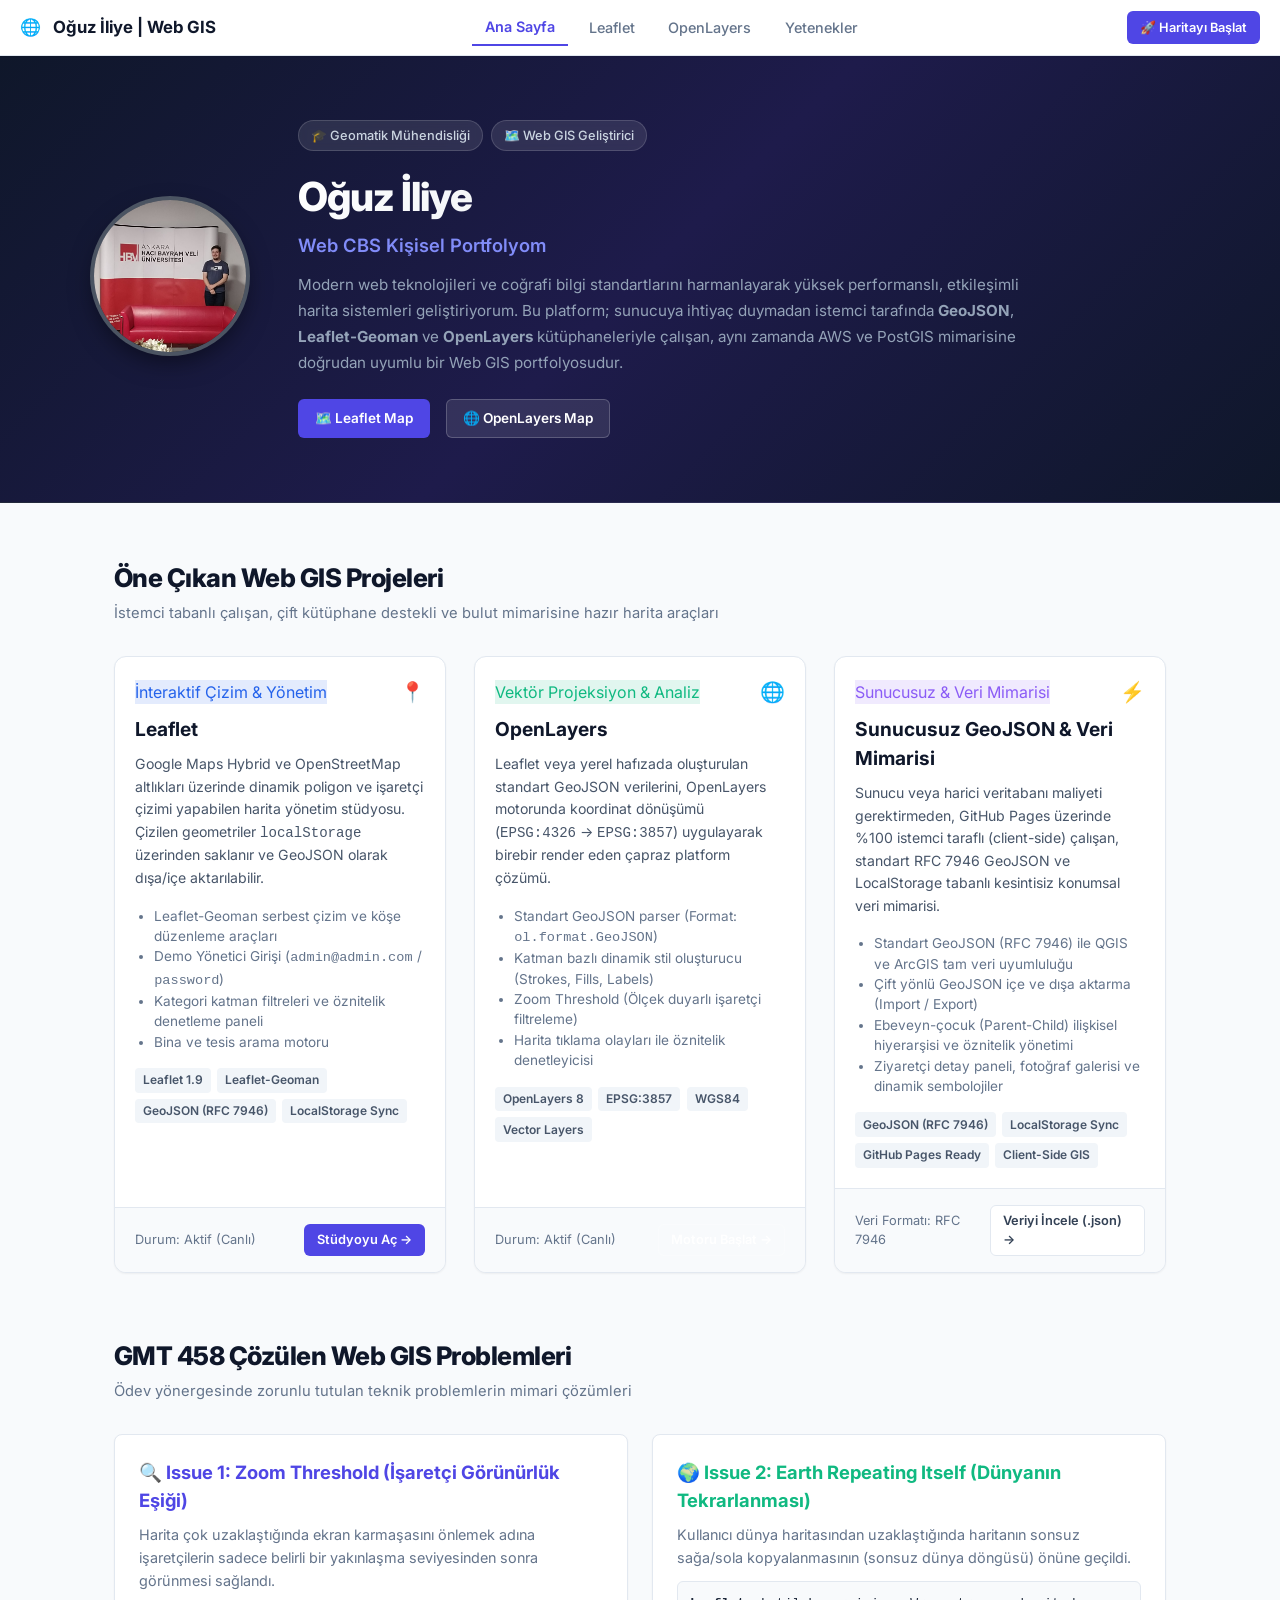
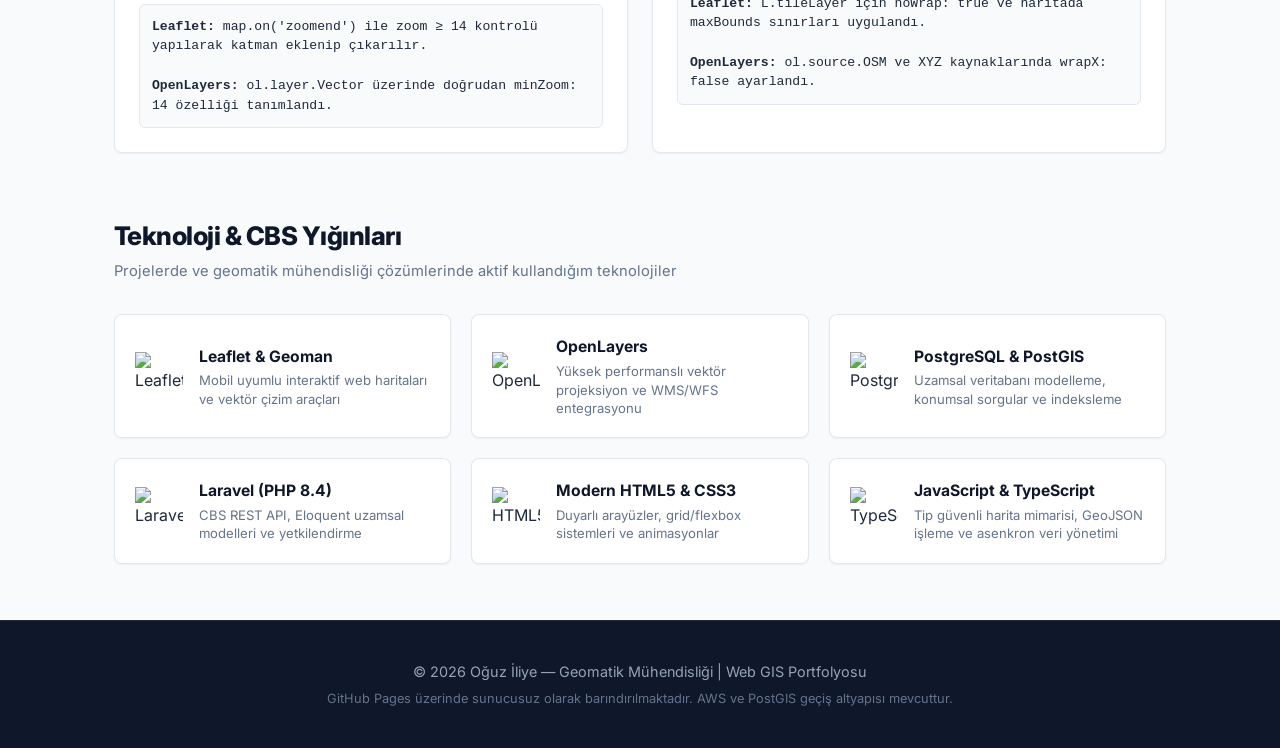
==== Public/index.html @ 650e6e79 "feat: complete WebGIS portfolio with Leaflet and OpenLayers engines" ====
<!DOCTYPE html>
<html lang="tr">
<head>
    <meta charset="UTF-8">
    <meta name="viewport" content="width=device-width, initial-scale=1.0">
    <title>Oğuz İliye | Web GIS & Geomatik Portfolyosu</title>
    <!-- Stylesheets -->
    <link rel="stylesheet" href="style.css">
    <!-- Google Fonts -->
    <link rel="preconnect" href="https://fonts.googleapis.com">
    <link rel="preconnect" href="https://fonts.gstatic.com" crossorigin>
    <link href="https://fonts.googleapis.com/css2?family=Inter:wght@400;500;600;700;800&display=swap" rel="stylesheet">
</head>
<body>
    <!-- Main Top Navigation -->
    <nav class="site-nav">
        <a href="index.html" class="nav-brand">
            <span class="brand-icon">🌐</span>
            <span>Oğuz İliye | Web GIS</span>
        </a>
        <ul>
            <li><a href="index.html" class="nav-link active">Ana Sayfa</a></li>
            <li><a href="leaflet.html" class="nav-link">Leaflet</a></li>
            <li><a href="openlayers.html" class="nav-link">OpenLayers</a></li>
            <li><a href="#technologies" class="nav-link">Yetenekler</a></li>
        </ul>
        <div class="nav-actions">
            <a href="leaflet.html" class="btn btn-primary btn-sm">🚀 Haritayı Başlat</a>
        </div>
    </nav>

    <!-- Hero Section -->
    <header class="hero-wrapper">
        <div class="hero-content">
            <div class="hero-avatar-box">
                <img src="Public/HBV_Foto.jpeg" onerror="this.onerror=null; this.src='HBV_Foto.jpeg';" alt="Oğuz İliye" class="hero-avatar">
            </div>
            <div class="hero-text">
                <div class="hero-tags">
                    <span class="hero-tag">🎓 Geomatik Mühendisliği</span>
                    <span class="hero-tag">🗺️ Web GIS Geliştirici</span>
                    
                </div>
                <h1 class="animated-title">Oğuz İliye</h1>
                <p class="hero-role">Web CBS Kişisel Portfolyom</p>
                <p class="hero-desc">
                    Modern web teknolojileri ve coğrafi bilgi standartlarını harmanlayarak yüksek performanslı, etkileşimli harita sistemleri geliştiriyorum. 
                    Bu platform; sunucuya ihtiyaç duymadan istemci tarafında <strong>GeoJSON</strong>, <strong>Leaflet-Geoman</strong> ve <strong>OpenLayers</strong> kütüphaneleriyle çalışan, aynı zamanda AWS ve PostGIS mimarisine doğrudan uyumlu bir Web GIS portfolyosudur.
                </p>
                <div class="hero-cta">
                    <a href="leaflet.html" class="btn btn-primary">
                        <span>🗺️ Leaflet Map</span>
                    </a>
                    <a href="openlayers.html" class="btn btn-dark">
                        <span>🌐 OpenLayers Map</span>
                    </a>
                </div>
            </div>
        </div>
    </header>

    <!-- Main Content Container -->
    <main class="container">
        <!-- Featured Projects Showcase -->
        <section id="projects">
            <div class="section-title">
                <h2>Öne Çıkan Web GIS Projeleri</h2>
                <p>İstemci tabanlı çalışan, çift kütüphane destekli ve bulut mimarisine hazır harita araçları</p>
            </div>

            <div class="project-grid">
                <!-- Project 1: Leaflet GIS Studio -->
                <article class="project-card">
                    <div class="card-header-badge">
                        <span class="badge-tag" style="background:#2563eb20; color:#2563eb; border-color:#2563eb40;">İnteraktif Çizim & Yönetim</span>
                        <span style="font-size: 1.25rem;">📍</span>
                    </div>
                    <div class="card-body">
                        <h3>Leaflet </h3>
                        <p>
                            Google Maps Hybrid ve OpenStreetMap altlıkları üzerinde dinamik poligon ve işaretçi çizimi yapabilen harita yönetim stüdyosu. Çizilen geometriler <code>localStorage</code> üzerinden saklanır ve GeoJSON olarak dışa/içe aktarılabilir.
                        </p>
                        <ul style="font-size: 0.85rem; color: var(--text-muted); margin-bottom: 1rem; padding-left: 1.2rem;">
                            <li>Leaflet-Geoman serbest çizim ve köşe düzenleme araçları</li>
                            <li>Demo Yönetici Girişi (<code>admin@admin.com</code> / <code>password</code>)</li>
                            <li>Kategori katman filtreleri ve öznitelik denetleme paneli</li>
                            <li>Bina ve tesis arama motoru</li>
                        </ul>
                        <div class="tech-badges">
                            <span class="tech-badge">Leaflet 1.9</span>
                            <span class="tech-badge">Leaflet-Geoman</span>
                            <span class="tech-badge">GeoJSON (RFC 7946)</span>
                            <span class="tech-badge">LocalStorage Sync</span>
                        </div>
                    </div>
                    <div class="card-footer">
                        <span style="font-size:0.8rem; color:var(--text-muted);">Durum: Aktif (Canlı)</span>
                        <a href="leaflet.html" class="btn btn-primary btn-sm">Stüdyoyu Aç &rarr;</a>
                    </div>
                </article>

                <!-- Project 2: OpenLayers Engine -->
                <article class="project-card">
                    <div class="card-header-badge">
                        <span class="badge-tag" style="background:#10b98120; color:#10b981; border-color:#10b98140;">Vektör Projeksiyon & Analiz</span>
                        <span style="font-size: 1.25rem;">🌐</span>
                    </div>
                    <div class="card-body">
                        <h3>OpenLayers</h3>
                        <p>
                            Leaflet veya yerel hafızada oluşturulan standart GeoJSON verilerini, OpenLayers motorunda koordinat dönüşümü (<code>EPSG:4326</code> &rarr; <code>EPSG:3857</code>) uygulayarak birebir render eden çapraz platform çözümü.
                        </p>
                        <ul style="font-size: 0.85rem; color: var(--text-muted); margin-bottom: 1rem; padding-left: 1.2rem;">
                            <li>Standart GeoJSON parser (Format: <code>ol.format.GeoJSON</code>)</li>
                            <li>Katman bazlı dinamik stil oluşturucu (Strokes, Fills, Labels)</li>
                            <li>Zoom Threshold (Ölçek duyarlı işaretçi filtreleme)</li>
                            <li>Harita tıklama olayları ile öznitelik denetleyicisi</li>
                        </ul>
                        <div class="tech-badges">
                            <span class="tech-badge">OpenLayers 8</span>
                            <span class="tech-badge">EPSG:3857</span>
                            <span class="tech-badge">WGS84</span>
                            <span class="tech-badge">Vector Layers</span>
                        </div>
                    </div>
                    <div class="card-footer">
                        <span style="font-size:0.8rem; color:var(--text-muted);">Durum: Aktif (Canlı)</span>
                        <a href="openlayers.html" class="btn btn-dark btn-sm">Motoru Başlat &rarr;</a>
                    </div>
                </article>

                <!-- Project 3: Serverless GeoJSON & Data Architecture -->
                <article class="project-card">
                    <div class="card-header-badge">
                        <span class="badge-tag" style="background:#8b5cf620; color:#8b5cf6; border-color:#8b5cf640;">Sunucusuz & Veri Mimarisi</span>
                        <span style="font-size: 1.25rem;">⚡</span>
                    </div>
                    <div class="card-body">
                        <h3>Sunucusuz GeoJSON & Veri Mimarisi</h3>
                        <p>
                            Sunucu veya harici veritabanı maliyeti gerektirmeden, GitHub Pages üzerinde %100 istemci taraflı (client-side) çalışan, standart RFC 7946 GeoJSON ve LocalStorage tabanlı kesintisiz konumsal veri mimarisi.
                        </p>
                        <ul style="font-size: 0.85rem; color: var(--text-muted); margin-bottom: 1rem; padding-left: 1.2rem;">
                            <li>Standart GeoJSON (RFC 7946) ile QGIS ve ArcGIS tam veri uyumluluğu</li>
                            <li>Çift yönlü GeoJSON içe ve dışa aktarma (Import / Export)</li>
                            <li>Ebeveyn-çocuk (Parent-Child) ilişkisel hiyerarşisi ve öznitelik yönetimi</li>
                            <li>Ziyaretçi detay paneli, fotoğraf galerisi ve dinamik sembolojiler</li>
                        </ul>
                        <div class="tech-badges">
                            <span class="tech-badge">GeoJSON (RFC 7946)</span>
                            <span class="tech-badge">LocalStorage Sync</span>
                            <span class="tech-badge">GitHub Pages Ready</span>
                            <span class="tech-badge">Client-Side GIS</span>
                        </div>
                    </div>
                    <div class="card-footer">
                        <span style="font-size:0.8rem; color:var(--text-muted);">Veri Formatı: RFC 7946</span>
                        <a href="data/gis-data.json" target="_blank" class="btn btn-outline btn-sm">Veriyi İncele (.json) &rarr;</a>
                    </div>
                </article>
            </div>
        </section>

        <!-- Solved Criteria Section (GMT 458 Course Issues) -->
        <section id="assignment-criteria" style="margin-bottom: 4rem;">
            <div class="section-title">
                <h2>GMT 458 Çözülen Web GIS Problemleri</h2>
                <p>Ödev yönergesinde zorunlu tutulan teknik problemlerin mimari çözümleri</p>
            </div>

            <div style="display: grid; grid-template-columns: repeat(auto-fit, minmax(320px, 1fr)); gap: 1.5rem;">
                <div style="background: white; border: 1px solid var(--border); border-radius: var(--radius-md); padding: 1.5rem; box-shadow: var(--shadow-sm);">
                    <h4 style="font-size: 1.15rem; color: var(--primary); margin-bottom: 0.5rem;">🔍 Issue 1: Zoom Threshold (İşaretçi Görünürlük Eşiği)</h4>
                    <p style="font-size: 0.9rem; color: var(--text-muted); line-height: 1.6; margin-bottom: 0.75rem;">
                        Harita çok uzaklaştığında ekran karmaşasını önlemek adına işaretçilerin sadece belirli bir yakınlaşma seviyesinden sonra görünmesi sağlandı.
                    </p>
                    <div style="background: #f8fafc; border: 1px solid var(--border); border-radius: var(--radius-sm); padding: 0.75rem; font-size: 0.82rem; font-family: monospace;">
                        <strong>Leaflet:</strong> <code>map.on('zoomend')</code> ile zoom &ge; 14 kontrolü yapılarak katman eklenip çıkarılır.<br><br>
                        <strong>OpenLayers:</strong> <code>ol.layer.Vector</code> üzerinde doğrudan <code>minZoom: 14</code> özelliği tanımlandı.
                    </div>
                </div>

                <div style="background: white; border: 1px solid var(--border); border-radius: var(--radius-md); padding: 1.5rem; box-shadow: var(--shadow-sm);">
                    <h4 style="font-size: 1.15rem; color: #10b981; margin-bottom: 0.5rem;">🌍 Issue 2: Earth Repeating Itself (Dünyanın Tekrarlanması)</h4>
                    <p style="font-size: 0.9rem; color: var(--text-muted); line-height: 1.6; margin-bottom: 0.75rem;">
                        Kullanıcı dünya haritasından uzaklaştığında haritanın sonsuz sağa/sola kopyalanmasının (sonsuz dünya döngüsü) önüne geçildi.
                    </p>
                    <div style="background: #f8fafc; border: 1px solid var(--border); border-radius: var(--radius-sm); padding: 0.75rem; font-size: 0.82rem; font-family: monospace;">
                        <strong>Leaflet:</strong> <code>L.tileLayer</code> için <code>noWrap: true</code> ve haritada <code>maxBounds</code> sınırları uygulandı.<br><br>
                        <strong>OpenLayers:</strong> <code>ol.source.OSM</code> ve XYZ kaynaklarında <code>wrapX: false</code> ayarlandı.
                    </div>
                </div>
            </div>
        </section>

        <!-- Tech Stack Grid -->
        <section id="technologies">
            <div class="section-title">
                <h2>Teknoloji & CBS Yığınları</h2>
                <p>Projelerde ve geomatik mühendisliği çözümlerinde aktif kullandığım teknolojiler</p>
            </div>

            <div class="tech-grid">
                <div class="tech-box">
                    <img src="https://leafletjs.com/docs/images/logo.png" alt="Leaflet">
                    <div class="tech-box-info">
                        <h4>Leaflet & Geoman</h4>
                        <p>Mobil uyumlu interaktif web haritaları ve vektör çizim araçları</p>
                    </div>
                </div>

                <div class="tech-box">
                    <img src="https://openlayers.org/theme/img/logo-dark.svg" alt="OpenLayers">
                    <div class="tech-box-info">
                        <h4>OpenLayers</h4>
                        <p>Yüksek performanslı vektör projeksiyon ve WMS/WFS entegrasyonu</p>
                    </div>
                </div>

                <div class="tech-box">
                    <img src="https://upload.wikimedia.org/wikipedia/commons/2/29/Postgresql_elephant.svg" alt="PostgreSQL">
                    <div class="tech-box-info">
                        <h4>PostgreSQL & PostGIS</h4>
                        <p>Uzamsal veritabanı modelleme, konumsal sorgular ve indeksleme</p>
                    </div>
                </div>

                <div class="tech-box">
                    <img src="https://upload.wikimedia.org/wikipedia/commons/9/9a/Laravel.svg" alt="Laravel">
                    <div class="tech-box-info">
                        <h4>Laravel (PHP 8.4)</h4>
                        <p>CBS REST API, Eloquent uzamsal modelleri ve yetkilendirme</p>
                    </div>
                </div>

                <div class="tech-box">
                    <img src="https://upload.wikimedia.org/wikipedia/commons/6/61/HTML5_logo_and_wordmark.svg" alt="HTML5">
                    <div class="tech-box-info">
                        <h4>Modern HTML5 & CSS3</h4>
                        <p>Duyarlı arayüzler, grid/flexbox sistemleri ve animasyonlar</p>
                    </div>
                </div>

                <div class="tech-box">
                    <img src="https://upload.wikimedia.org/wikipedia/commons/4/4c/Typescript_logo_2020.svg" alt="TypeScript">
                    <div class="tech-box-info">
                        <h4>JavaScript & TypeScript</h4>
                        <p>Tip güvenli harita mimarisi, GeoJSON işleme ve asenkron veri yönetimi</p>
                    </div>
                </div>
            </div>
        </section>
    </main>

    <!-- Footer -->
    <footer style="background: #0f172a; color: #94a3b8; padding: 2.5rem 1.5rem; text-align: center; border-top: 1px solid rgba(255,255,255,0.08); font-size: 0.9rem;">
        <p>&copy; 2026 Oğuz İliye — Geomatik Mühendisliği | Web GIS Portfolyosu</p>
        <p style="font-size: 0.8rem; margin-top: 0.4rem; color: #64748b;">
            GitHub Pages üzerinde sunucusuz olarak barındırılmaktadır. AWS ve PostGIS geçiş altyapısı mevcuttur.
        </p>
    </footer>
</body>
</html>
---- Public/style.css ----
:root {
  --primary: #4f46e5;       /* Indigo 600 (Admin brand) */
  --primary-hover: #4338ca;
  --emerald: #059669;       /* Emerald 600 (Visitor accent) */
  --emerald-hover: #047857;
  --secondary: #0f172a;
  --bg-main: #f8fafc;
  --bg-card: #ffffff;
  --text-main: #1e293b;
  --text-muted: #64748b;
  --border: #e2e8f0;
  --sidebar-w: 340px;
  --right-panel-w: 380px;
  --shadow-sm: 0 1px 2px 0 rgb(0 0 0 / 0.05);
  --shadow-md: 0 4px 6px -1px rgb(0 0 0 / 0.1), 0 2px 4px -2px rgb(0 0 0 / 0.1);
  --shadow-lg: 0 10px 15px -3px rgb(0 0 0 / 0.1), 0 4px 6px -4px rgb(0 0 0 / 0.1);
  --radius-sm: 6px;
  --radius-md: 8px;
  --radius-lg: 12px;
  --transition: all 0.2s cubic-bezier(0.4, 0, 0.2, 1);
}

* {
  box-sizing: border-box;
  margin: 0;
  padding: 0;
}

body {
  font-family: 'Inter', -apple-system, BlinkMacSystemFont, 'Segoe UI', Roboto, Helvetica, Arial, sans-serif;
  background-color: var(--bg-main);
  color: var(--text-main);
  line-height: 1.5;
  -webkit-font-smoothing: antialiased;
}

/* TOP NAVBAR */
nav.site-nav {
  position: sticky;
  top: 0;
  z-index: 1000;
  background: #ffffff;
  border-bottom: 1px solid var(--border);
  padding: 0.5rem 1.25rem;
  display: flex;
  align-items: center;
  justify-content: space-between;
  box-shadow: var(--shadow-sm);
  height: 56px;
}

.nav-brand {
  display: flex;
  align-items: center;
  gap: 0.75rem;
  color: #0f172a;
  text-decoration: none;
  font-weight: 700;
  font-size: 1.05rem;
}

.brand-icon-box {
  width: 34px;
  height: 34px;
  background: linear-gradient(135deg, #4f46e5, #059669);
  border-radius: var(--radius-sm);
  display: flex;
  align-items: center;
  justify-content: center;
  color: white;
  font-size: 1.1rem;
}

nav.site-nav ul {
  list-style: none;
  display: flex;
  gap: 0.5rem;
  align-items: center;
}

nav.site-nav a.nav-link {
  color: #64748b;
  text-decoration: none;
  font-weight: 500;
  font-size: 0.9rem;
  padding: 0.4rem 0.8rem;
  border-radius: var(--radius-sm);
  transition: var(--transition);
  display: inline-flex;
  align-items: center;
  gap: 0.4rem;
}

nav.site-nav a.nav-link:hover {
  color: #0f172a;
  background: #f1f5f9;
}

nav.site-nav a.nav-link.active {
  color: var(--primary);
  font-weight: 600;
  border-bottom: 2px solid var(--primary);
  border-radius: 0;
}

.nav-actions {
  display: flex;
  align-items: center;
  gap: 0.75rem;
}

/* BUTTONS */
.btn {
  display: inline-flex;
  align-items: center;
  justify-content: center;
  gap: 0.4rem;
  padding: 0.5rem 1rem;
  font-size: 0.85rem;
  font-weight: 600;
  border-radius: var(--radius-sm);
  border: 1px solid transparent;
  cursor: pointer;
  transition: var(--transition);
  text-decoration: none;
}

.btn-primary {
  background: var(--primary);
  color: #fff;
}
.btn-primary:hover {
  background: var(--primary-hover);
}

.btn-emerald {
  background: var(--emerald);
  color: #fff;
}
.btn-emerald:hover {
  background: var(--emerald-hover);
}

.btn-outline {
  background: #ffffff;
  border-color: var(--border);
  color: #334155;
}
.btn-outline:hover {
  background: #f8fafc;
  border-color: #cbd5e1;
}

.btn-danger {
  background: #ef4444;
  color: #fff;
}
.btn-danger:hover {
  background: #dc2626;
}

.btn-sm {
  padding: 0.35rem 0.75rem;
  font-size: 0.8rem;
}

.icon-action-btn {
  background: transparent;
  border: none;
  color: #64748b;
  cursor: pointer;
  padding: 5px;
  border-radius: 4px;
  display: flex;
  align-items: center;
  justify-content: center;
  transition: var(--transition);
}
.icon-action-btn:hover {
  background: #e2e8f0;
  color: #0f172a;
}

/* ==========================================================================
   FULL SCREEN MAP LAYOUT
   ========================================================================== */
.map-view-layout {
  display: flex;
  height: calc(100vh - 56px);
  width: 100%;
  overflow: hidden;
  position: relative;
  background: #f8fafc;
}

.map-canvas {
  flex: 1;
  height: 100%;
  width: 100%;
  position: relative;
  background: #e2e8f0;
}

/* ==========================================================================
   LEFT SIDEBAR: "Katmanlar" / "Keşfet" (LIGHT THEME MATCHING SCREENSHOT 1 & 2)
   ========================================================================== */
.map-sidebar {
  width: var(--sidebar-w);
  height: 100%;
  background: #ffffff;
  border-right: 1px solid var(--border);
  display: flex;
  flex-direction: column;
  z-index: 1000;
  transition: transform 0.25s cubic-bezier(0.4, 0, 0.2, 1);
  overflow: hidden;
  box-shadow: 2px 0 10px rgba(0, 0, 0, 0.05);
}

.sidebar-header {
  padding: 0.85rem 1rem;
  border-bottom: 1px solid var(--border);
  display: flex;
  align-items: center;
  justify-content: space-between;
  background: #ffffff;
}

.sidebar-header-title {
  display: flex;
  align-items: center;
  gap: 0.5rem;
  font-size: 0.95rem;
  font-weight: 700;
  color: #1e293b;
}

.sidebar-search-box {
  padding: 0.65rem 1rem;
  border-bottom: 1px solid var(--border);
  background: #f8fafc;
}

.sidebar-search-wrap {
  display: flex;
  align-items: center;
  gap: 0.5rem;
  background: #ffffff;
  border: 1px solid var(--border);
  border-radius: var(--radius-sm);
  padding: 0.4rem 0.65rem;
}
.sidebar-search-wrap:focus-within {
  border-color: var(--primary);
  box-shadow: 0 0 0 2px rgba(79, 70, 229, 0.15);
}

.sidebar-search-wrap input {
  border: none;
  background: transparent;
  outline: none;
  font-size: 0.85rem;
  color: #1e293b;
  width: 100%;
}

.sidebar-tree-container {
  flex: 1;
  overflow-y: auto;
  padding: 0.65rem 0.5rem;
  display: flex;
  flex-direction: column;
  gap: 0.2rem;
}

/* TREE CATEGORIES (MATCHING SCREENSHOT 1 & 2) */
.cat-group {
  margin-bottom: 0.2rem;
}

.cat-row {
  display: flex;
  align-items: center;
  justify-content: space-between;
  padding: 0.45rem 0.6rem;
  border-radius: var(--radius-sm);
  cursor: pointer;
  transition: var(--transition);
  user-select: none;
}
.cat-row:hover {
  background: #f1f5f9;
}

.cat-left-info {
  display: flex;
  align-items: center;
  gap: 0.45rem;
  overflow: hidden;
}

.cat-chevron {
  color: #94a3b8;
  display: flex;
  align-items: center;
  transition: transform 0.2s ease;
}
.cat-chevron.open {
  transform: rotate(90deg);
}

.cat-icon-wrap {
  display: flex;
  align-items: center;
  justify-content: center;
  flex-shrink: 0;
}

.cat-title {
  font-size: 0.85rem;
  font-weight: 600;
  color: #334155;
  white-space: nowrap;
  overflow: hidden;
  text-overflow: ellipsis;
}

.cat-right-actions {
  display: flex;
  align-items: center;
  gap: 0.35rem;
}

.cat-count-badge {
  font-size: 0.72rem;
  color: #94a3b8;
  padding: 0.1rem 0.35rem;
  border-radius: 9999px;
  background: #f1f5f9;
}

/* NESTED ITEMS UNDER CATEGORY */
.cat-items-list {
  margin-left: 1.1rem;
  padding-left: 0.5rem;
  border-left: 1px solid #e2e8f0;
  display: flex;
  flex-direction: column;
  gap: 0.2rem;
  margin-top: 0.15rem;
}

.item-row {
  display: flex;
  align-items: center;
  justify-content: space-between;
  padding: 0.35rem 0.5rem;
  border-radius: var(--radius-sm);
  transition: var(--transition);
  background: transparent;
  border: 1px solid transparent;
}
.item-row:hover {
  background: #f8fafc;
  border-color: #e2e8f0;
}
.item-row.selected {
  background: #eef2ff;
  border-color: #c7d2fe;
}
.item-row.selected .item-title-text {
  color: var(--primary);
  font-weight: 600;
}
.item-row.item-hidden {
  opacity: 0.45;
  filter: grayscale(80%);
}

.item-child-container {
  margin-left: 0.9rem;
  padding-left: 0.45rem;
  border-left: 1.5px solid #e2e8f0;
  display: flex;
  flex-direction: column;
  gap: 0.2rem;
  margin-top: 0.15rem;
  margin-bottom: 0.25rem;
}

.item-chevron {
  color: #94a3b8;
  display: inline-flex;
  align-items: center;
  justify-content: center;
  transition: transform 0.2s ease;
  flex-shrink: 0;
}
.item-chevron.open {
  transform: rotate(90deg);
}

.item-click-target {
  flex: 1;
  display: flex;
  align-items: center;
  gap: 0.4rem;
  overflow: hidden;
  cursor: pointer;
}

.item-title-text {
  font-size: 0.8rem;
  color: #475569;
  white-space: nowrap;
  overflow: hidden;
  text-overflow: ellipsis;
}

.item-actions {
  display: flex;
  align-items: center;
  gap: 0.2rem;
}

/* ==========================================================================
   VERTICAL FLOATING MAP TOOLBAR (LEFT MAP CONTROLS - SCREENSHOT 1 & 2)
   ========================================================================== */
.map-vertical-toolbar {
  position: absolute;
  top: 70px;
  left: 15px;
  z-index: 800;
  display: flex;
  flex-direction: column;
  background: #ffffff;
  border-radius: var(--radius-md);
  box-shadow: 0 4px 15px rgba(0, 0, 0, 0.12);
  border: 1px solid var(--border);
  overflow: hidden;
}

.map-tool-btn {
  width: 40px;
  height: 40px;
  display: flex;
  align-items: center;
  justify-content: center;
  border: none;
  background: #ffffff;
  color: #475569;
  cursor: pointer;
  transition: var(--transition);
  border-bottom: 1px solid #f1f5f9;
}
.map-tool-btn:last-child {
  border-bottom: none;
}
.map-tool-btn:hover {
  background: #f8fafc;
  color: #0f172a;
}
.map-tool-btn.active {
  background: var(--primary);
  color: #ffffff;
}
.map-tool-btn.danger {
  color: #ef4444;
}
.map-tool-btn.danger:hover {
  background: #fef2f2;
}
.map-tool-btn.danger.active {
  background: #ef4444;
  color: #ffffff;
}

/* FLOATING BASE LAYER BUTTONS (BOTTOM LEFT / TOP LEFT) */
.map-base-layer-bar {
  position: absolute;
  top: 15px;
  left: 15px;
  z-index: 800;
  display: flex;
  gap: 0.4rem;
  background: rgba(255, 255, 255, 0.95);
  backdrop-filter: blur(8px);
  padding: 0.3rem 0.5rem;
  border-radius: var(--radius-md);
  box-shadow: var(--shadow-sm);
  border: 1px solid var(--border);
}

/* FLOATING "DETAYLARI GÖR" BUTTON (VISITOR MODE - SCREENSHOT 4) */
.floating-details-trigger-btn {
  position: absolute;
  top: 15px;
  right: 20px;
  z-index: 850;
  display: none;
  align-items: center;
  gap: 0.45rem;
  background: var(--emerald);
  color: #ffffff;
  font-weight: 600;
  font-size: 0.85rem;
  padding: 0.55rem 1rem;
  border-radius: var(--radius-md);
  box-shadow: var(--shadow-lg);
  border: none;
  cursor: pointer;
  transition: var(--transition);
}
.floating-details-trigger-btn:hover {
  background: var(--emerald-hover);
  transform: translateY(-1px);
}
.floating-details-trigger-btn.visible {
  display: inline-flex;
}

/* ==========================================================================
   RIGHT SIDEBAR: "Yönetim Paneli" (ADMIN) / "Detaylar" (VISITOR)
   ========================================================================== */
.map-right-panel {
  position: absolute;
  right: 0;
  top: 0;
  bottom: 0;
  width: var(--right-panel-w);
  background: #ffffff;
  border-left: 1px solid var(--border);
  box-shadow: -4px 0 25px rgba(0, 0, 0, 0.1);
  z-index: 1100;
  display: flex;
  flex-direction: column;
  transform: translateX(100%);
  transition: transform 0.25s cubic-bezier(0.4, 0, 0.2, 1);
}
.map-right-panel.open {
  transform: translateX(0);
}

.panel-header {
  padding: 1rem 1.25rem;
  border-bottom: 1px solid var(--border);
  display: flex;
  align-items: center;
  justify-content: space-between;
}
.panel-header h3 {
  font-size: 1.05rem;
  font-weight: 700;
  color: #0f172a;
}

/* TABS IN ADMIN MANAGEMENT PANEL (MATCHING SCREENSHOT 1 & 2) */
.panel-tabs-bar {
  display: flex;
  border-bottom: 1px solid var(--border);
  background: #f8fafc;
}

.panel-tab-btn {
  flex: 1;
  padding: 0.65rem 0.5rem;
  font-size: 0.85rem;
  font-weight: 600;
  color: #64748b;
  background: transparent;
  border: none;
  border-bottom: 2px solid transparent;
  cursor: pointer;
  transition: var(--transition);
  text-align: center;
}
.panel-tab-btn:hover {
  color: #0f172a;
  background: #f1f5f9;
}
.panel-tab-btn.active {
  color: var(--primary);
  border-bottom-color: var(--primary);
  background: #ffffff;
}

.panel-body-scrollable {
  flex: 1;
  overflow-y: auto;
  padding: 1.25rem;
  display: flex;
  flex-direction: column;
  gap: 1.1rem;
}

/* FORMS IN ADMIN PANEL (MATCHING SCREENSHOT 2) */
.form-tip-box {
  background: #eff6ff;
  border: 1px solid #bfdbfe;
  border-radius: var(--radius-sm);
  padding: 0.6rem 0.8rem;
  font-size: 0.82rem;
  color: #1e40af;
  line-height: 1.5;
}

.form-field-group {
  display: flex;
  flex-direction: column;
  gap: 0.35rem;
}
.form-field-group label {
  font-size: 0.82rem;
  font-weight: 600;
  color: #334155;
}
.form-field-group input,
.form-field-group select,
.form-field-group textarea {
  padding: 0.5rem 0.7rem;
  border: 1px solid var(--border);
  border-radius: var(--radius-sm);
  font-size: 0.85rem;
  outline: none;
  background: #ffffff;
  transition: var(--transition);
  font-family: inherit;
}
.form-field-group input:focus,
.form-field-group select:focus,
.form-field-group textarea:focus {
  border-color: var(--primary);
  box-shadow: 0 0 0 2px rgba(79, 70, 229, 0.15);
}

.form-field-row {
  display: flex;
  gap: 0.6rem;
}
.form-field-row .form-field-group {
  flex: 1;
}

.image-preview-strip {
  display: flex;
  flex-wrap: wrap;
  gap: 0.5rem;
  margin-top: 0.35rem;
}
.image-preview-thumb-box {
  position: relative;
  width: 58px;
  height: 58px;
  border-radius: var(--radius-sm);
  overflow: hidden;
  border: 1px solid var(--border);
}
.image-preview-thumb-box img {
  width: 100%;
  height: 100%;
  object-fit: cover;
}
.image-preview-thumb-box .remove-img-btn {
  position: absolute;
  top: 2px;
  right: 2px;
  background: rgba(0, 0, 0, 0.7);
  color: white;
  border: none;
  border-radius: 50%;
  width: 16px;
  height: 16px;
  display: flex;
  align-items: center;
  justify-content: center;
  font-size: 10px;
  cursor: pointer;
}

/* BACKUP / EXPORT SECTION (MATCHING SCREENSHOT 1) */
.backup-section-card {
  background: #f8fafc;
  border: 1px solid var(--border);
  border-radius: var(--radius-md);
  padding: 1rem;
  display: flex;
  flex-direction: column;
  gap: 0.75rem;
}
.backup-section-title {
  font-size: 0.9rem;
  font-weight: 700;
  color: #0f172a;
}
.backup-section-desc {
  font-size: 0.8rem;
  color: #64748b;
  line-height: 1.5;
}

/* VISITOR DETAILS DRAWER (MATCHING SCREENSHOT 3) */
.visitor-detail-section {
  display: flex;
  flex-direction: column;
  gap: 0.4rem;
}
.visitor-detail-label {
  font-size: 0.8rem;
  font-weight: 700;
  color: #94a3b8;
  text-transform: uppercase;
  letter-spacing: 0.05em;
}
.visitor-detail-val {
  font-size: 0.88rem;
  color: #1e293b;
  line-height: 1.6;
}

/* LEAFLET POPUP STYLES */
.leaflet-popup-content-wrapper {
  border-radius: var(--radius-md);
  box-shadow: 0 6px 20px rgba(0, 0, 0, 0.15);
}
.leaflet-popup-content {
  margin: 0.75rem 1rem;
  font-size: 0.88rem;
  font-family: inherit;
}
.popup-inner-title {
  font-weight: 700;
  color: #0f172a;
  margin-bottom: 0.4rem;
}
.popup-btn-edit {
  background: var(--primary);
  color: #fff;
  border: none;
  padding: 0.3rem 0.6rem;
  border-radius: 4px;
  font-size: 0.75rem;
  font-weight: 600;
  cursor: pointer;
  margin-top: 0.4rem;
}
.popup-btn-edit:hover {
  background: var(--primary-hover);
}

/* ==========================================================================
   MAP SYMBOLOGY BADGES (CIRCULAR LUCIDE ICON BADGES FOR LEAFLET & OPENLAYERS)
   ========================================================================== */
.symbology-badge {
  box-sizing: border-box;
  border-radius: 50%;
  display: flex;
  align-items: center;
  justify-content: center;
  box-shadow: 0 4px 10px rgba(0, 0, 0, 0.35);
  cursor: pointer;
  transition: transform 0.15s ease, box-shadow 0.15s ease;
  user-select: none;
}
.symbology-badge:hover {
  transform: scale(1.1);
  box-shadow: 0 6px 14px rgba(0, 0, 0, 0.45);
}

/* Marker Badge: Solid background, 2.5px white border, white Lucide icon */
.symbology-badge.marker-badge {
  width: 36px;
  height: 36px;
  border: 2.5px solid #ffffff;
  color: #ffffff;
}
.symbology-badge.marker-badge svg,
.symbology-badge.marker-badge i {
  width: 20px;
  height: 20px;
  color: #ffffff !important;
  stroke: #ffffff !important;
  stroke-width: 2.2;
}

/* Polygon Center Badge: White background, 2.5px colored border, colored Lucide icon */
.symbology-badge.poly-badge {
  width: 36px;
  height: 36px;
  background-color: #ffffff;
  border: 2.5px solid #3b82f6;
}
.symbology-badge.poly-badge svg,
.symbology-badge.poly-badge i {
  width: 20px;
  height: 20px;
  stroke-width: 2.2;
}

/* Leaflet divIcon overrides so no default leaflet white box or margin appears */
.leaflet-div-icon.symbology-marker-div-icon,
.leaflet-div-icon.symbology-poly-div-icon {
  background: transparent !important;
  border: none !important;
}

/* OPENLAYERS POPUP STYLES */
.ol-popup {
  position: absolute;
  background-color: white;
  box-shadow: 0 6px 20px rgba(0, 0, 0, 0.15);
  padding: 0.75rem 1rem;
  border-radius: var(--radius-md);
  border: 1px solid var(--border);
  bottom: 12px;
  left: -50px;
  min-width: 180px;
  font-family: inherit;
  font-size: 0.88rem;
  z-index: 100;
}
.ol-popup:after, .ol-popup:before {
  top: 100%;
  border: solid transparent;
  content: " ";
  height: 0;
  width: 0;
  position: absolute;
  pointer-events: none;
}
.ol-popup:after {
  border-top-color: white;
  border-width: 10px;
  left: 48px;
  margin-left: -10px;
}
.ol-popup:before {
  border-top-color: var(--border);
  border-width: 11px;
  left: 48px;
  margin-left: -11px;
}
.ol-popup-closer {
  text-decoration: none;
  position: absolute;
  top: 4px;
  right: 8px;
  color: #94a3b8;
  font-size: 16px;
  font-weight: bold;
}
.ol-popup-closer:after {
  content: "✖";
}

/* LOGIN MODAL */
.modal-backdrop {
  position: fixed;
  top: 0;
  left: 0;
  width: 100vw;
  height: 100vh;
  background: rgba(15, 23, 42, 0.6);
  backdrop-filter: blur(6px);
  z-index: 2000;
  display: flex;
  align-items: center;
  justify-content: center;
  padding: 1.5rem;
  opacity: 0;
  pointer-events: none;
  transition: opacity 0.25s ease;
}
.modal-backdrop.open {
  opacity: 1;
  pointer-events: auto;
}
.modal-dialog {
  background: #ffffff;
  border-radius: var(--radius-lg);
  width: 100%;
  max-width: 400px;
  box-shadow: var(--shadow-lg);
  overflow: hidden;
  transform: translateY(15px);
  transition: transform 0.25s ease;
}
.modal-backdrop.open .modal-dialog {
  transform: translateY(0);
}
.modal-header {
  padding: 1rem 1.25rem;
  border-bottom: 1px solid var(--border);
  display: flex;
  justify-content: space-between;
  align-items: center;
}
.modal-body {
  padding: 1.25rem;
  display: flex;
  flex-direction: column;
  gap: 0.85rem;
}
.modal-footer {
  padding: 0.85rem 1.25rem;
  border-top: 1px solid var(--border);
  display: flex;
  justify-content: flex-end;
  gap: 0.6rem;
  background: #f8fafc;
}

/* TOAST */
.toast-msg {
  position: fixed;
  bottom: 25px;
  right: 25px;
  z-index: 3000;
  background: #0f172a;
  color: #ffffff;
  padding: 0.65rem 1.1rem;
  border-radius: var(--radius-sm);
  box-shadow: var(--shadow-lg);
  font-size: 0.85rem;
  font-weight: 500;
  display: flex;
  align-items: center;
  gap: 0.5rem;
  transform: translateY(80px);
  opacity: 0;
  transition: all 0.25s cubic-bezier(0.4, 0, 0.2, 1);
}
.toast-msg.show {
  transform: translateY(0);
  opacity: 1;
}

@media (max-width: 768px) {
  .map-sidebar {
    position: absolute;
    left: 0;
    top: 0;
    bottom: 0;
    width: 80vw;
    transform: translateX(-100%);
  }
  .map-sidebar.open {
    transform: translateX(0);
  }
  .map-right-panel {
    width: 85vw;
  }
}

/* ==========================================================================
   PORTFOLIO HOMEPAGE (index.html) STYLES
   ========================================================================== */
.hero-wrapper {
  background: linear-gradient(135deg, #0f172a 0%, #1e1b4b 50%, #0f172a 100%);
  color: #ffffff;
  padding: 4rem 1.5rem;
  border-bottom: 1px solid rgba(255, 255, 255, 0.08);
}

.hero-content {
  max-width: 1100px;
  margin: 0 auto;
  display: flex;
  align-items: center;
  gap: 3rem;
}

.hero-avatar-box {
  flex-shrink: 0;
}

.hero-avatar {
  width: 160px;
  height: 160px;
  border-radius: 50%;
  object-fit: cover;
  border: 4px solid rgba(255, 255, 255, 0.2);
  box-shadow: 0 10px 25px -5px rgba(0, 0, 0, 0.5);
  background: #1e293b;
}

.hero-text {
  flex: 1;
}

.hero-tags {
  display: flex;
  flex-wrap: wrap;
  gap: 0.5rem;
  margin-bottom: 1rem;
}

.hero-tag {
  background: rgba(255, 255, 255, 0.1);
  backdrop-filter: blur(4px);
  padding: 0.3rem 0.75rem;
  border-radius: 9999px;
  font-size: 0.8rem;
  font-weight: 500;
  color: #cbd5e1;
  border: 1px solid rgba(255, 255, 255, 0.15);
}

.animated-title {
  font-size: 2.5rem;
  font-weight: 800;
  letter-spacing: -0.025em;
  margin-bottom: 0.35rem;
  background: linear-gradient(135deg, #ffffff 0%, #cbd5e1 100%);
  -webkit-background-clip: text;
  -webkit-text-fill-color: transparent;
}

.hero-role {
  font-size: 1.15rem;
  font-weight: 600;
  color: #818cf8;
  margin-bottom: 0.75rem;
}

.hero-desc {
  font-size: 0.95rem;
  line-height: 1.7;
  color: #94a3b8;
  margin-bottom: 1.5rem;
  max-width: 750px;
}

.hero-cta {
  display: flex;
  gap: 1rem;
  flex-wrap: wrap;
}

.btn-dark {
  background: rgba(255, 255, 255, 0.1);
  color: #ffffff;
  border: 1px solid rgba(255, 255, 255, 0.2);
}
.btn-dark:hover {
  background: rgba(255, 255, 255, 0.2);
  color: #ffffff;
}

.container {
  max-width: 1100px;
  margin: 3.5rem auto;
  padding: 0 1.5rem;
}

.section-title {
  margin-bottom: 2rem;
}
.section-title h2 {
  font-size: 1.6rem;
  font-weight: 800;
  color: #0f172a;
  letter-spacing: -0.02em;
}
.section-title p {
  font-size: 0.92rem;
  color: #64748b;
  margin-top: 0.3rem;
}

.project-grid {
  display: grid;
  grid-template-columns: repeat(auto-fit, minmax(320px, 1fr));
  gap: 1.75rem;
  margin-bottom: 4rem;
}

.project-card {
  background: #ffffff;
  border: 1px solid var(--border);
  border-radius: var(--radius-lg);
  display: flex;
  flex-direction: column;
  overflow: hidden;
  box-shadow: var(--shadow-sm);
  transition: transform 0.2s ease, box-shadow 0.2s ease;
}
.project-card:hover {
  transform: translateY(-4px);
  box-shadow: var(--shadow-lg);
}

.card-header-badge {
  padding: 1.25rem 1.25rem 0.5rem 1.25rem;
  display: flex;
  justify-content: space-between;
  align-items: center;
}

.card-body {
  padding: 0 1.25rem 1.25rem 1.25rem;
  flex: 1;
}
.card-body h3 {
  font-size: 1.2rem;
  font-weight: 700;
  color: #0f172a;
  margin-bottom: 0.6rem;
}
.card-body p {
  font-size: 0.88rem;
  color: #475569;
  line-height: 1.6;
  margin-bottom: 1rem;
}

.tech-badges {
  display: flex;
  flex-wrap: wrap;
  gap: 0.4rem;
}
.tech-badge {
  background: #f1f5f9;
  color: #475569;
  font-size: 0.75rem;
  font-weight: 600;
  padding: 0.2rem 0.5rem;
  border-radius: 4px;
}

.card-footer {
  padding: 1rem 1.25rem;
  background: #f8fafc;
  border-top: 1px solid var(--border);
  display: flex;
  justify-content: space-between;
  align-items: center;
}

.tech-grid {
  display: grid;
  grid-template-columns: repeat(auto-fit, minmax(280px, 1fr));
  gap: 1.25rem;
}
.tech-box {
  background: #ffffff;
  border: 1px solid var(--border);
  border-radius: var(--radius-md);
  padding: 1.25rem;
  display: flex;
  align-items: center;
  gap: 1rem;
  box-shadow: var(--shadow-sm);
}
.tech-box img {
  width: 48px;
  height: 48px;
  object-fit: contain;
  flex-shrink: 0;
}
.tech-box-info h4 {
  font-size: 0.98rem;
  font-weight: 700;
  color: #0f172a;
  margin-bottom: 0.2rem;
}
.tech-box-info p {
  font-size: 0.82rem;
  color: #64748b;
  line-height: 1.4;
}

@media (max-width: 768px) {
  .hero-content {
    flex-direction: column;
    text-align: center;
    gap: 1.5rem;
  }
  .hero-tags {
    justify-content: center;
  }
  .hero-cta {
    justify-content: center;
  }
  .animated-title {
    font-size: 2rem;
  }
}
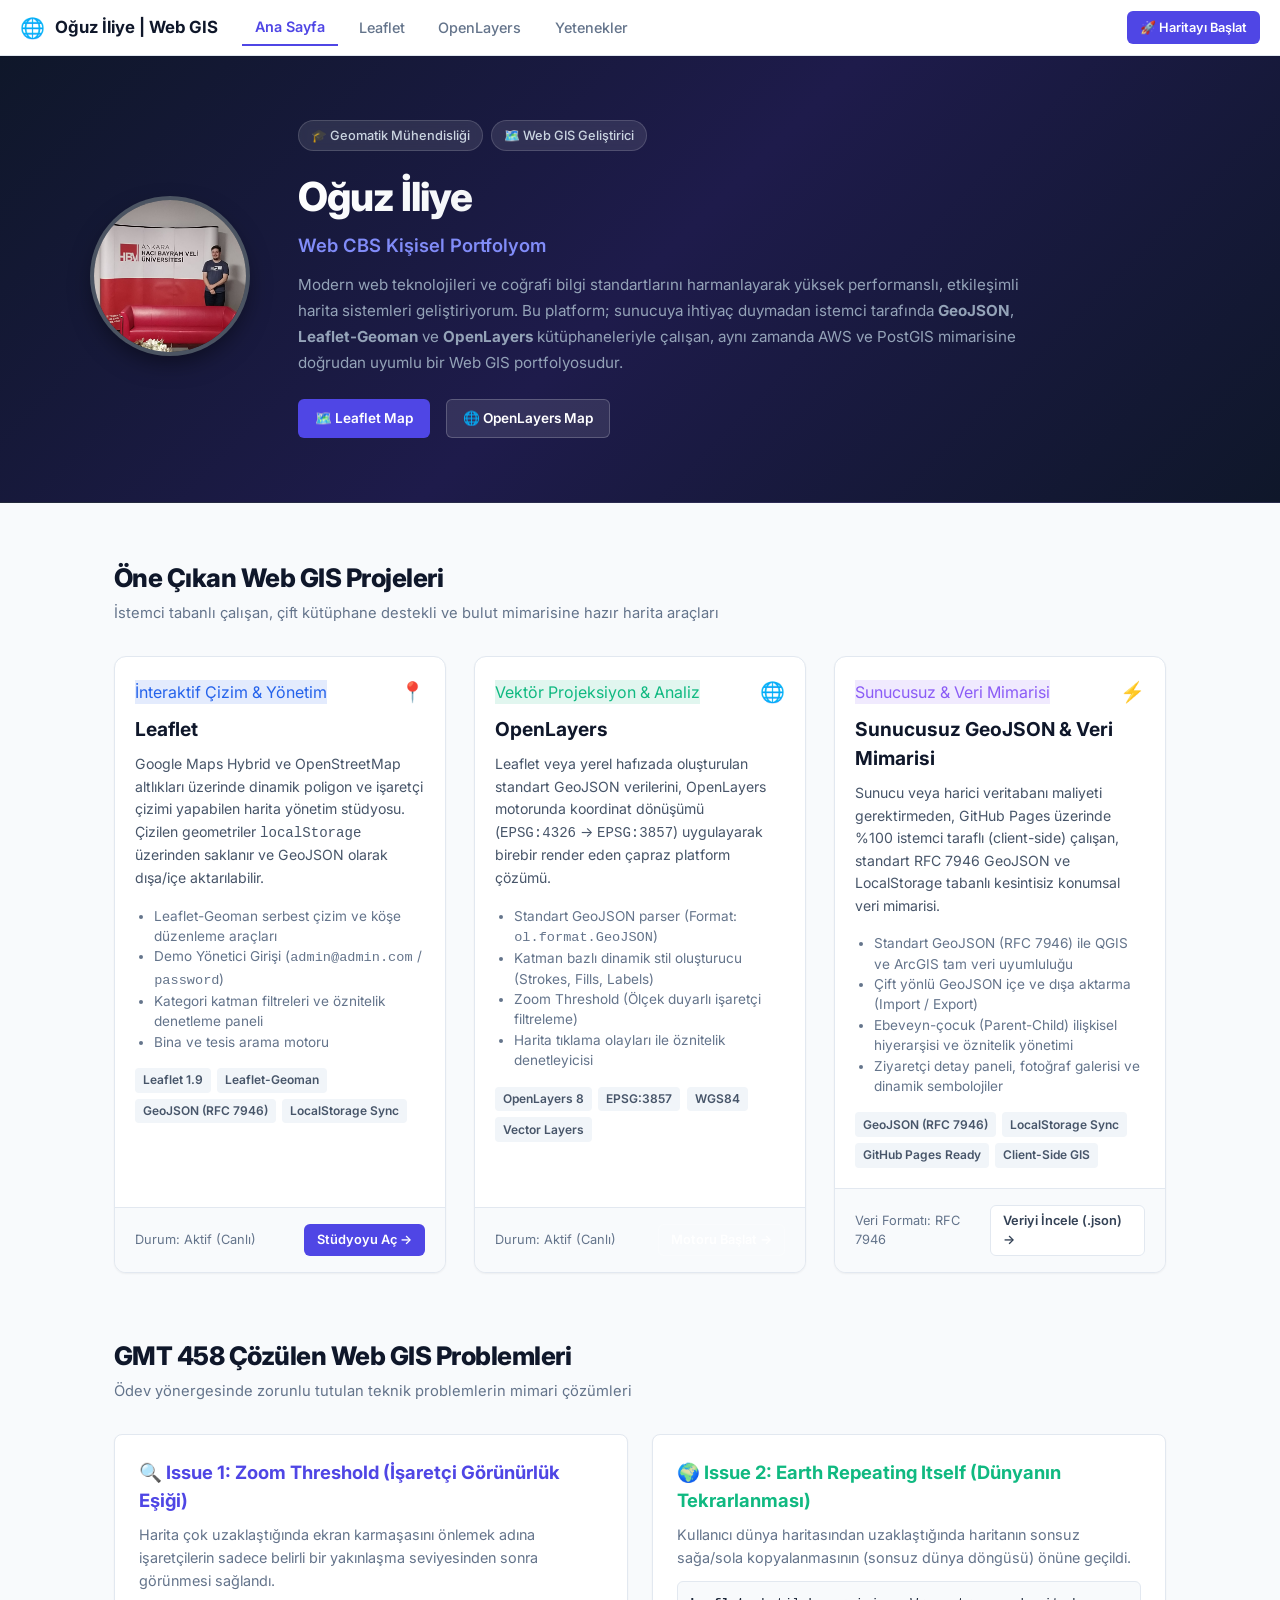
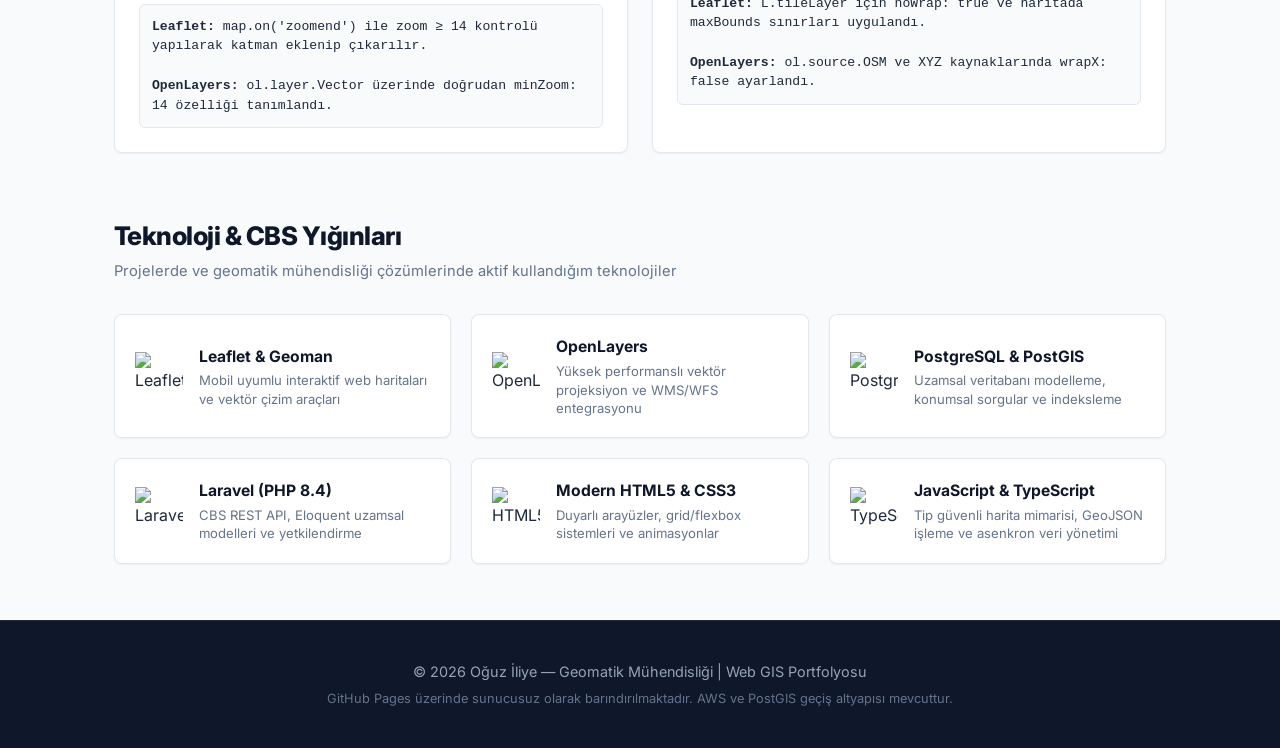
==== commit f01164f5: "feat: improve mobile responsiveness, navigation, drawers and touch layouts" ====
--- a/Public/index.html
+++ b/Public/index.html
@@ -2,7 +2,7 @@
 <html lang="tr">
 <head>
     <meta charset="UTF-8">
-    <meta name="viewport" content="width=device-width, initial-scale=1.0">
+    <meta name="viewport" content="width=device-width, initial-scale=1.0, maximum-scale=5.0, viewport-fit=cover">
     <title>Oğuz İliye | Web GIS & Geomatik Portfolyosu</title>
     <!-- Stylesheets -->
     <link rel="stylesheet" href="style.css">
@@ -16,16 +16,27 @@
     <nav class="site-nav">
         <a href="index.html" class="nav-brand">
             <span class="brand-icon">🌐</span>
-            <span>Oğuz İliye | Web GIS</span>
+            <span class="brand-text-full">Oğuz İliye | Web GIS</span>
+            <span class="brand-text-short">Oğuz İliye</span>
         </a>
-        <ul>
-            <li><a href="index.html" class="nav-link active">Ana Sayfa</a></li>
-            <li><a href="leaflet.html" class="nav-link">Leaflet</a></li>
-            <li><a href="openlayers.html" class="nav-link">OpenLayers</a></li>
-            <li><a href="#technologies" class="nav-link">Yetenekler</a></li>
-        </ul>
-        <div class="nav-actions">
-            <a href="leaflet.html" class="btn btn-primary btn-sm">🚀 Haritayı Başlat</a>
+
+        <!-- Mobile Hamburger Toggle Button -->
+        <button id="mobile-menu-toggle" class="mobile-nav-toggle" aria-label="Menüyü Aç/Kapat">
+            <span class="hamburger-bar"></span>
+            <span class="hamburger-bar"></span>
+            <span class="hamburger-bar"></span>
+        </button>
+
+        <div id="nav-menu-wrapper" class="nav-menu-wrapper">
+            <ul class="nav-links">
+                <li><a href="index.html" class="nav-link active">Ana Sayfa</a></li>
+                <li><a href="leaflet.html" class="nav-link">Leaflet</a></li>
+                <li><a href="openlayers.html" class="nav-link">OpenLayers</a></li>
+                <li><a href="#technologies" class="nav-link">Yetenekler</a></li>
+            </ul>
+            <div class="nav-actions">
+                <a href="leaflet.html" class="btn btn-primary btn-sm">🚀 Haritayı Başlat</a>
+            </div>
         </div>
     </nav>
 
@@ -259,5 +270,29 @@
             GitHub Pages üzerinde sunucusuz olarak barındırılmaktadır. AWS ve PostGIS geçiş altyapısı mevcuttur.
         </p>
     </footer>
+
+    <!-- Mobile Navigation Toggle Script -->
+    <script>
+        const toggleBtn = document.getElementById('mobile-menu-toggle');
+        const menuWrapper = document.getElementById('nav-menu-wrapper');
+        if (toggleBtn && menuWrapper) {
+            toggleBtn.addEventListener('click', () => {
+                toggleBtn.classList.toggle('open');
+                menuWrapper.classList.toggle('open');
+            });
+            menuWrapper.querySelectorAll('a').forEach(link => {
+                link.addEventListener('click', () => {
+                    toggleBtn.classList.remove('open');
+                    menuWrapper.classList.remove('open');
+                });
+            });
+            document.addEventListener('click', (e) => {
+                if (!toggleBtn.contains(e.target) && !menuWrapper.contains(e.target)) {
+                    toggleBtn.classList.remove('open');
+                    menuWrapper.classList.remove('open');
+                }
+            });
+        }
+    </script>
 </body>
 </html>
--- a/Public/style.css
+++ b/Public/style.css
@@ -20,8 +20,15 @@
   --transition: all 0.2s cubic-bezier(0.4, 0, 0.2, 1);
 }
 
-* {
+html {
   box-sizing: border-box;
+  overflow-x: hidden;
+  width: 100%;
+  -webkit-text-size-adjust: 100%;
+}
+
+*, *:before, *:after {
+  box-sizing: inherit;
   margin: 0;
   padding: 0;
 }
@@ -32,6 +39,10 @@
   color: var(--text-main);
   line-height: 1.5;
   -webkit-font-smoothing: antialiased;
+  width: 100%;
+  max-width: 100vw;
+  overflow-x: hidden;
+  position: relative;
 }
 
 /* TOP NAVBAR */
@@ -47,16 +58,24 @@
   justify-content: space-between;
   box-shadow: var(--shadow-sm);
   height: 56px;
+  width: 100%;
+  box-sizing: border-box;
 }
 
 .nav-brand {
   display: flex;
   align-items: center;
-  gap: 0.75rem;
+  gap: 0.65rem;
   color: #0f172a;
   text-decoration: none;
   font-weight: 700;
   font-size: 1.05rem;
+  white-space: nowrap;
+}
+
+.brand-icon {
+  font-size: 1.25rem;
+  line-height: 1;
 }
 
 .brand-icon-box {
@@ -69,9 +88,26 @@
   justify-content: center;
   color: white;
   font-size: 1.1rem;
-}
-
-nav.site-nav ul {
+  flex-shrink: 0;
+}
+
+.brand-text-short {
+  display: none;
+}
+
+/* Desktop Menu Wrapper (index.html) */
+.nav-menu-wrapper {
+  display: flex;
+  align-items: center;
+  gap: 1.5rem;
+  flex: 1;
+  justify-content: space-between;
+  margin-left: 1.5rem;
+}
+
+nav.site-nav ul,
+nav.site-nav ul.nav-links,
+nav.site-nav ul.nav-map-links {
   list-style: none;
   display: flex;
   gap: 0.5rem;
@@ -89,6 +125,7 @@
   display: inline-flex;
   align-items: center;
   gap: 0.4rem;
+  white-space: nowrap;
 }
 
 nav.site-nav a.nav-link:hover {
@@ -106,7 +143,90 @@
 .nav-actions {
   display: flex;
   align-items: center;
-  gap: 0.75rem;
+  gap: 0.6rem;
+  white-space: nowrap;
+}
+
+/* Mobile Hamburger Toggle Button (index.html) */
+.mobile-nav-toggle {
+  display: none;
+  background: transparent;
+  border: 1px solid var(--border);
+  border-radius: var(--radius-sm);
+  padding: 6px;
+  cursor: pointer;
+  flex-direction: column;
+  justify-content: center;
+  align-items: center;
+  gap: 4px;
+  width: 36px;
+  height: 36px;
+  transition: var(--transition);
+}
+.mobile-nav-toggle:hover {
+  background: #f1f5f9;
+}
+.mobile-nav-toggle .hamburger-bar {
+  display: block;
+  width: 18px;
+  height: 2px;
+  background: #334155;
+  border-radius: 2px;
+  transition: all 0.25s ease;
+}
+.mobile-nav-toggle.open .hamburger-bar:nth-child(1) {
+  transform: translateY(6px) rotate(45deg);
+}
+.mobile-nav-toggle.open .hamburger-bar:nth-child(2) {
+  opacity: 0;
+}
+.mobile-nav-toggle.open .hamburger-bar:nth-child(3) {
+  transform: translateY(-6px) rotate(-45deg);
+}
+
+/* Mobile Page Switcher Toggle (leaflet.html & openlayers.html) */
+.mobile-pages-toggle {
+  display: none;
+}
+
+.mobile-pages-dropdown {
+  display: none;
+  position: absolute;
+  top: 56px;
+  right: 12px;
+  background: #ffffff;
+  border: 1px solid var(--border);
+  border-radius: var(--radius-md);
+  box-shadow: 0 10px 25px -5px rgba(0, 0, 0, 0.15);
+  padding: 0.4rem;
+  min-width: 180px;
+  z-index: 1500;
+  flex-direction: column;
+  gap: 0.2rem;
+}
+
+.mobile-pages-dropdown.open {
+  display: flex;
+}
+
+.mobile-dropdown-item {
+  display: flex;
+  align-items: center;
+  gap: 0.6rem;
+  padding: 0.55rem 0.75rem;
+  color: #334155;
+  text-decoration: none;
+  font-size: 0.85rem;
+  font-weight: 500;
+  border-radius: var(--radius-sm);
+  transition: var(--transition);
+}
+
+.mobile-dropdown-item:hover,
+.mobile-dropdown-item.active {
+  background: #f1f5f9;
+  color: var(--primary);
+  font-weight: 600;
 }
 
 /* BUTTONS */
@@ -187,10 +307,28 @@
 .map-view-layout {
   display: flex;
   height: calc(100vh - 56px);
+  height: calc(100dvh - 56px);
   width: 100%;
   overflow: hidden;
   position: relative;
   background: #f8fafc;
+}
+
+.map-backdrop {
+  display: none;
+  position: absolute;
+  inset: 0;
+  background: rgba(15, 23, 42, 0.45);
+  backdrop-filter: blur(2px);
+  z-index: 1050;
+  opacity: 0;
+  pointer-events: none;
+  transition: opacity 0.25s ease;
+}
+.map-backdrop.active {
+  display: block;
+  opacity: 1;
+  pointer-events: auto;
 }
 
 .map-canvas {
@@ -934,23 +1072,6 @@
   opacity: 1;
 }
 
-@media (max-width: 768px) {
-  .map-sidebar {
-    position: absolute;
-    left: 0;
-    top: 0;
-    bottom: 0;
-    width: 80vw;
-    transform: translateX(-100%);
-  }
-  .map-sidebar.open {
-    transform: translateX(0);
-  }
-  .map-right-panel {
-    width: 85vw;
-  }
-}
-
 /* ==========================================================================
    PORTFOLIO HOMEPAGE (index.html) STYLES
    ========================================================================== */
@@ -959,6 +1080,8 @@
   color: #ffffff;
   padding: 4rem 1.5rem;
   border-bottom: 1px solid rgba(255, 255, 255, 0.08);
+  width: 100%;
+  box-sizing: border-box;
 }
 
 .hero-content {
@@ -967,6 +1090,8 @@
   display: flex;
   align-items: center;
   gap: 3rem;
+  width: 100%;
+  box-sizing: border-box;
 }
 
 .hero-avatar-box {
@@ -1050,10 +1175,13 @@
   max-width: 1100px;
   margin: 3.5rem auto;
   padding: 0 1.5rem;
+  width: 100%;
+  box-sizing: border-box;
 }
 
 .section-title {
   margin-bottom: 2rem;
+  width: 100%;
 }
 .section-title h2 {
   font-size: 1.6rem;
@@ -1069,9 +1197,11 @@
 
 .project-grid {
   display: grid;
-  grid-template-columns: repeat(auto-fit, minmax(320px, 1fr));
+  grid-template-columns: repeat(auto-fit, minmax(min(100%, 300px), 1fr));
   gap: 1.75rem;
   margin-bottom: 4rem;
+  width: 100%;
+  box-sizing: border-box;
 }
 
 .project-card {
@@ -1138,8 +1268,10 @@
 
 .tech-grid {
   display: grid;
-  grid-template-columns: repeat(auto-fit, minmax(280px, 1fr));
+  grid-template-columns: repeat(auto-fit, minmax(min(100%, 280px), 1fr));
   gap: 1.25rem;
+  width: 100%;
+  box-sizing: border-box;
 }
 .tech-box {
   background: #ffffff;
@@ -1169,19 +1301,277 @@
   line-height: 1.4;
 }
 
+/* ==========================================================================
+   RESPONSIVE MEDIA QUERIES (TABLETS & MOBILE SCREENS <= 768px)
+   ========================================================================== */
 @media (max-width: 768px) {
+  /* TOP NAVBAR */
+  nav.site-nav {
+    padding: 0 1rem;
+    height: 56px;
+  }
+
+  .brand-text-full {
+    display: none;
+  }
+  .brand-text-short {
+    display: inline;
+  }
+
+  /* index.html Mobile Navigation */
+  .mobile-nav-toggle {
+    display: flex;
+  }
+
+  .nav-menu-wrapper {
+    position: absolute;
+    top: 56px;
+    left: 0;
+    right: 0;
+    width: 100%;
+    margin-left: 0;
+    background: #ffffff;
+    border-bottom: 1px solid var(--border);
+    box-shadow: 0 10px 25px -5px rgba(0, 0, 0, 0.12);
+    padding: 1.25rem 1rem;
+    display: none;
+    flex-direction: column;
+    align-items: stretch;
+    gap: 1rem;
+    z-index: 1000;
+    box-sizing: border-box;
+  }
+
+  .nav-menu-wrapper.open {
+    display: flex;
+  }
+
+  nav.site-nav ul.nav-links {
+    flex-direction: column;
+    align-items: stretch;
+    gap: 0.35rem;
+    width: 100%;
+  }
+
+  nav.site-nav a.nav-link {
+    padding: 0.75rem 1rem;
+    border-radius: var(--radius-sm);
+    font-size: 0.95rem;
+    border-bottom: none !important;
+  }
+
+  nav.site-nav a.nav-link.active {
+    background: #eef2ff;
+    color: var(--primary);
+  }
+
+  .nav-actions {
+    width: 100%;
+    margin-top: 0.25rem;
+  }
+
+  .nav-actions .btn {
+    width: 100%;
+    padding: 0.75rem 1rem;
+    font-size: 0.95rem;
+    justify-content: center;
+  }
+
+  /* Map Pages Navbar (leaflet.html & openlayers.html) */
+  .nav-map-links {
+    display: none !important;
+  }
+
+  .mobile-pages-toggle {
+    display: flex;
+  }
+
+  #admin-status-badge {
+    display: none;
+  }
+
+  /* Map Canvas & Dynamic Viewport Height */
+  .map-view-layout {
+    height: calc(100vh - 56px);
+    height: calc(100dvh - 56px);
+  }
+
+  /* Sidebars as Mobile Drawers */
+  .map-sidebar {
+    position: absolute;
+    left: 0;
+    top: 0;
+    bottom: 0;
+    width: min(85vw, 360px);
+    transform: translateX(-100%);
+    z-index: 1200;
+  }
+  .map-sidebar.open {
+    transform: translateX(0);
+  }
+
+  .map-right-panel {
+    position: absolute;
+    right: 0;
+    top: 0;
+    bottom: 0;
+    width: min(90vw, 380px);
+    z-index: 1250;
+  }
+
+  /* Floating action controls on map */
+  .floating-details-trigger-btn {
+    top: auto;
+    bottom: 24px;
+    left: 50%;
+    transform: translateX(-50%);
+    right: auto;
+    box-shadow: 0 4px 18px rgba(0, 0, 0, 0.25);
+    z-index: 850;
+    padding: 0.55rem 1.15rem;
+    font-size: 0.85rem;
+  }
+  .floating-details-trigger-btn:hover {
+    transform: translateX(-50%) translateY(-1px);
+  }
+
+  .map-base-layer-bar {
+    top: 10px;
+    left: 10px;
+    padding: 0.25rem 0.4rem;
+    gap: 0.35rem;
+  }
+  .map-base-layer-bar .btn-sm {
+    padding: 0.35rem 0.55rem;
+    font-size: 0.75rem;
+  }
+
+  .map-vertical-toolbar {
+    top: 55px;
+    left: 10px;
+  }
+  .map-tool-btn {
+    width: 36px;
+    height: 36px;
+  }
+
+  /* OpenLayers zoom buttons at bottom left */
+  .ol-zoom {
+    top: auto !important;
+    bottom: 24px !important;
+    left: 12px !important;
+    right: auto !important;
+  }
+
+  /* Leaflet scale / zoom */
+  .leaflet-bottom.leaflet-right {
+    margin-bottom: 5px;
+    margin-right: 5px;
+  }
+
+  /* PORTFOLIO HOMEPAGE RESPONSIVE STYLES */
+  .hero-wrapper {
+    padding: 2.5rem 1rem;
+  }
   .hero-content {
     flex-direction: column;
     text-align: center;
     gap: 1.5rem;
+    padding: 0 0.5rem;
+  }
+  .hero-avatar {
+    width: 130px;
+    height: 130px;
+  }
+  .animated-title {
+    font-size: 1.85rem;
+  }
+  .hero-role {
+    font-size: 1rem;
+    margin-bottom: 0.5rem;
+  }
+  .hero-desc {
+    font-size: 0.9rem;
+    line-height: 1.6;
+    margin-bottom: 1.25rem;
+    color: #cbd5e1;
   }
   .hero-tags {
     justify-content: center;
+    gap: 0.4rem;
+  }
+  .hero-tag {
+    font-size: 0.75rem;
+    padding: 0.25rem 0.6rem;
   }
   .hero-cta {
+    flex-direction: column;
+    width: 100%;
+    max-width: 320px;
+    margin: 0 auto;
+    gap: 0.75rem;
+  }
+  .hero-cta .btn {
+    width: 100%;
+    padding: 0.75rem 1rem;
+    font-size: 0.95rem;
     justify-content: center;
   }
-  .animated-title {
-    font-size: 2rem;
-  }
-}
+
+  .container {
+    padding: 0 1rem;
+    margin: 2.5rem auto;
+  }
+  .section-title {
+    text-align: center;
+    margin-bottom: 1.75rem;
+  }
+  .project-grid {
+    grid-template-columns: 1fr;
+    gap: 1.25rem;
+    margin-bottom: 2.5rem;
+  }
+  .tech-grid {
+    grid-template-columns: 1fr;
+    gap: 1rem;
+  }
+}
+
+/* ==========================================================================
+   EXTRA SMALL MOBILE SCREENS (<= 480px)
+   ========================================================================== */
+@media (max-width: 480px) {
+  nav.site-nav {
+    padding: 0 0.75rem;
+  }
+
+  .nav-brand {
+    font-size: 0.95rem;
+  }
+
+  .brand-icon-box {
+    width: 30px;
+    height: 30px;
+    font-size: 0.95rem;
+  }
+
+  .map-sidebar {
+    width: 90vw;
+  }
+  .map-right-panel {
+    width: 95vw;
+  }
+
+  .modal-dialog {
+    margin: 1rem;
+    max-width: 100%;
+  }
+
+  .toast-msg {
+    left: 15px;
+    right: 15px;
+    bottom: 15px;
+    justify-content: center;
+    text-align: center;
+  }
+}
